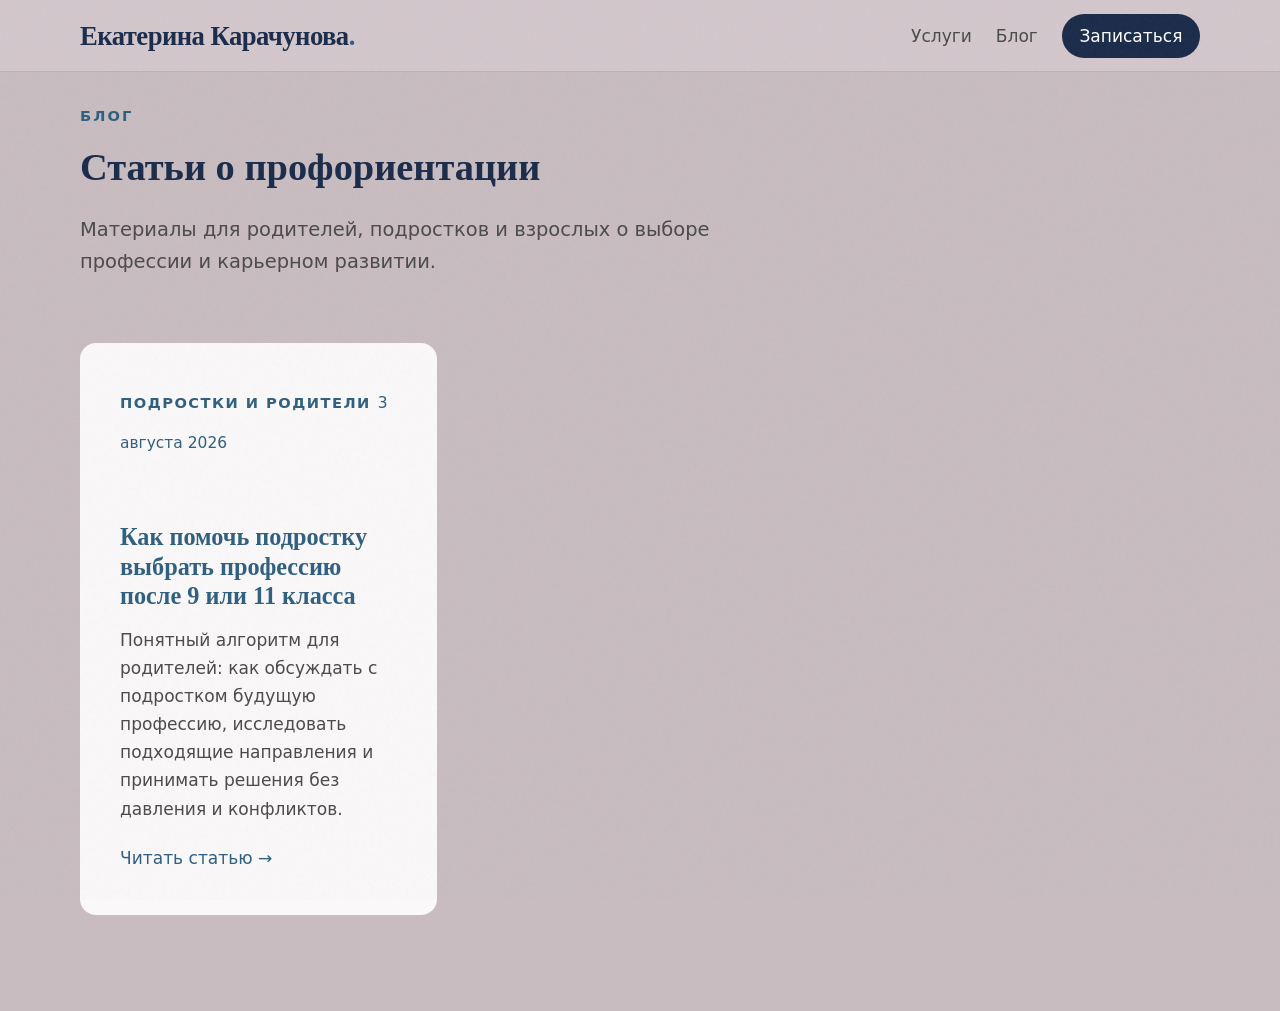
==== articles.html @ b109eac5 "статья" ====
<!DOCTYPE html>
<html lang="ru">
<head>
  <meta charset="UTF-8">
  <meta name="viewport" content="width=device-width, initial-scale=1.0">
  <meta name="description" content="Статьи о профориентации подростков и карьерном выборе: советы для родителей и школьников.">
  <title>Статьи — Екатерина Карачунова</title>
  <link rel="canonical" href="https://ek-uprof.ru/articles.html">
  <link rel="icon" href="favicon.svg" type="image/svg+xml">
  <link rel="stylesheet" href="css/variables.css">
  <link rel="stylesheet" href="css/main.css">
  <link rel="stylesheet" href="css/responsive.css">
</head>
<body>
  <a class="skip-link" href="#main">Перейти к содержимому</a>

  <header class="header">
    <div class="container header__inner">
      <a class="logo" href="index.html"><span data-site-full-name>Екатерина Карачунова</span><span class="logo__dot">.</span></a>
      <button type="button" class="nav-toggle-btn" data-nav-toggle aria-expanded="false" aria-controls="site-nav" aria-label="Открыть меню"><span></span><span></span><span></span></button>
      <nav class="nav" id="site-nav" data-site-nav aria-label="Основная навигация">
        <a href="index.html#services">Услуги</a>
        <a href="articles.html">Блог</a>
        <a href="index.html#booking" class="nav__cta">Записаться</a>
      </nav>
    </div>
  </header>

  <main id="main" class="page-content section blog">
    <div class="container">
      <header class="section__header">
        <span class="section__tag">Блог</span>
        <h1>Статьи о профориентации</h1>
        <p class="section__lead">Материалы для родителей, подростков и взрослых о выборе профессии и карьерном развитии.</p>
      </header>

      <div class="blog__grid">
        <article class="blog-card">
          <span class="blog-card__category">Подростки и родители</span>
          <time datetime="2026-08-03">3 августа 2026</time>
          <h2 class="blog-card__title"><a href="articles/kak-pomoch-podrostku-vybrat-professiyu.html">Как помочь подростку выбрать профессию после 9 или 11 класса</a></h2>
          <p>Понятный алгоритм для родителей: как обсуждать с подростком будущую профессию, исследовать подходящие направления и принимать решения без давления и конфликтов.</p>
          <a href="articles/kak-pomoch-podrostku-vybrat-professiyu.html" class="service-card__link">Читать статью →</a>
        </article>
      </div>
    </div>
  </main>

  <script src="js/site-config.js" defer></script>
  <script src="js/analytics.js" defer></script>
  <script src="js/main.js" defer></script>
</body>
</html>
---- css/variables.css ----
/* Design tokens — светлее фон, выше контраст, крупнее базовый текст */
:root {
  --color-bg: #d4c8cc;
  --color-bg-alt: #c8bcc0;
  --color-surface: #faf8f9;
  --color-navy: #1a2b4a;
  --color-navy-soft: #2d4268;
  --color-accent: #2f5f7f;
  --color-accent-light: #6a96b8;
  --color-pastel: #e2d8dc;
  --color-beige: #bdb0b4;
  --color-text: #1f1f1f;
  --color-text-muted: #4a4a4a;
  --color-border: rgba(26, 43, 74, 0.14);

  --font-display: "Cormorant Garamond", Georgia, serif;
  --font-body: "Outfit", system-ui, sans-serif;

  --font-bump: 2pt;

  --text-base: calc(1.1875rem + var(--font-bump));
  --text-sm: calc(1.0625rem + var(--font-bump));
  --text-xs: calc(0.9375rem + var(--font-bump));

  --space-xs: 0.5rem;
  --space-sm: 1rem;
  --space-md: 1.5rem;
  --space-lg: 2.5rem;
  --space-xl: 4rem;
  --space-2xl: 6rem;

  --radius-sm: 8px;
  --radius-md: 16px;
  --radius-lg: 24px;

  --shadow-soft: 0 4px 24px rgba(26, 43, 74, 0.08);
  --shadow-card: 0 12px 40px rgba(26, 43, 74, 0.1);

  --transition: 0.35s cubic-bezier(0.4, 0, 0.2, 1);
  --header-h: 72px;
}
---- css/main.css ----
﻿/* Профориентация — Екатерина Карачунова (основные стили) */

*,
*::before,
*::after {
  box-sizing: border-box;
  margin: 0;
  padding: 0;
}

html {
  scroll-behavior: smooth;
}

body {
  font-family: var(--font-body);
  font-size: var(--text-base);
  font-weight: 400;
  line-height: 1.65;
  color: var(--color-text);
  background-color: var(--color-bg);
  background-image:
    radial-gradient(ellipse 80% 50% at 90% -10%, #d5c8cc 0%, transparent 55%),
    radial-gradient(ellipse 60% 40% at 0% 100%, #a89a9e 0%, transparent 50%);
  min-height: 100vh;
  overflow-x: hidden;
}

body::before {
  content: "";
  position: fixed;
  inset: 0;
  pointer-events: none;
  opacity: 0.04;
  background-image: url("data:image/svg+xml,%3Csvg viewBox='0 0 256 256' xmlns='http://www.w3.org/2000/svg'%3E%3Cfilter id='n'%3E%3CfeTurbulence type='fractalNoise' baseFrequency='0.9' numOctaves='4' stitchTiles='stitch'/%3E%3C/filter%3E%3Crect width='100%25' height='100%25' filter='url(%23n)'/%3E%3C/svg%3E");
  z-index: 9999;
}

img {
  max-width: 100%;
  height: auto;
  display: block;
}

a {
  color: var(--color-accent);
  text-decoration: none;
  transition: color var(--transition);
}

a:hover {
  color: var(--color-navy);
}

ul {
  list-style: none;
}

.container {
  width: min(1120px, 92vw);
  margin-inline: auto;
}

.visually-hidden {
  position: absolute;
  width: 1px;
  height: 1px;
  padding: 0;
  margin: -1px;
  overflow: hidden;
  clip: rect(0, 0, 0, 0);
  white-space: nowrap;
  border: 0;
}

.skip-link {
  position: absolute;
  top: -100%;
  left: var(--space-sm);
  z-index: 10000;
  padding: var(--space-xs) var(--space-sm);
  background: var(--color-navy);
  color: #fff;
  border-radius: var(--radius-sm);
}

.skip-link:focus {
  top: var(--space-sm);
}

/* ——— Header ——— */
.header {
  position: fixed;
  top: 0;
  left: 0;
  right: 0;
  z-index: 1000;
  height: var(--header-h);
  background: rgba(212, 200, 204, 0.94);
  backdrop-filter: blur(12px);
  border-bottom: 1px solid var(--color-border);
  animation: fadeDown 0.8s ease both;
}

.header__inner {
  display: flex;
  align-items: center;
  justify-content: space-between;
  height: var(--header-h);
}

.logo {
  font-family: var(--font-display);
  font-size: calc(1.5rem + var(--font-bump));
  font-weight: 600;
  color: var(--color-navy);
  letter-spacing: -0.02em;
}

.logo__dot {
  color: var(--color-accent);
}

.nav {
  display: flex;
  align-items: center;
  gap: var(--space-md);
}

.nav a {
  font-size: calc(0.9rem + var(--font-bump));
  font-weight: 500;
  color: var(--color-text-muted);
}

.nav a:hover {
  color: var(--color-navy);
}

.nav__cta {
  padding: 0.5rem 1.1rem;
  background: var(--color-navy);
  color: #fff !important;
  border-radius: 100px;
}

.nav__cta:hover {
  background: var(--color-navy-soft);
  color: #fff !important;
}

.nav-toggle-btn {
  display: none;
  border: none;
  background: transparent;
  flex-direction: column;
  gap: 5px;
  cursor: pointer;
  padding: 8px;
}

.nav-toggle-btn span {
  display: block;
  width: 24px;
  height: 2px;
  background: var(--color-navy);
  transition: var(--transition);
}

/* ——— Buttons ——— */
.btn {
  display: inline-flex;
  align-items: center;
  justify-content: center;
  padding: 0.9rem 1.75rem;
  font-family: var(--font-body);
  font-size: calc(0.95rem + var(--font-bump));
  font-weight: 500;
  border-radius: 100px;
  border: none;
  cursor: pointer;
  transition: transform var(--transition), box-shadow var(--transition), background var(--transition);
}

.btn--primary {
  background: var(--color-navy);
  color: #fff;
}

.btn--primary:hover {
  background: var(--color-navy-soft);
  color: #fff;
  transform: translateY(-2px);
  box-shadow: var(--shadow-soft);
}

.btn--ghost {
  background: transparent;
  color: var(--color-navy);
  border: 1.5px solid var(--color-border);
}

.btn--ghost:hover {
  border-color: var(--color-navy);
  color: var(--color-navy);
}

.btn--sm {
  padding: 0.65rem 1.25rem;
  font-size: calc(0.875rem + var(--font-bump));
}

.btn--full {
  width: 100%;
}

/* ——— Hero ——— */
.hero {
  padding-top: calc(var(--header-h) + var(--space-xl));
  padding-bottom: var(--space-2xl);
  min-height: 100vh;
  display: flex;
  align-items: center;
}

.hero__grid {
  display: grid;
  grid-template-columns: 0.95fr 1.15fr;
  gap: var(--space-xl);
  align-items: center;
}

.hero__label {
  font-size: calc(0.8rem + var(--font-bump));
  font-weight: 500;
  letter-spacing: 0.12em;
  text-transform: uppercase;
  color: var(--color-accent);
  margin-bottom: var(--space-sm);
  animation: fadeUp 0.7s ease 0.1s both;
}

.hero h1 {
  font-family: var(--font-display);
  font-size: clamp(calc(2.25rem + var(--font-bump)), 4.5vw, calc(3.5rem + var(--font-bump)));
  font-weight: 600;
  line-height: 1.15;
  color: var(--color-navy);
  margin-bottom: var(--space-md);
  animation: fadeUp 0.7s ease 0.2s both;
}

.hero__subtitle {
  font-size: calc(1.05rem + var(--font-bump));
  color: var(--color-text-muted);
  max-width: 32rem;
  margin-bottom: var(--space-lg);
  animation: fadeUp 0.7s ease 0.3s both;
}

.hero__actions {
  display: flex;
  flex-wrap: wrap;
  gap: var(--space-sm);
  margin-bottom: var(--space-xl);
  animation: fadeUp 0.7s ease 0.4s both;
}

.hero__stats {
  display: flex;
  gap: var(--space-lg);
  padding-top: var(--space-md);
  border-top: 1px solid var(--color-border);
  animation: fadeUp 0.7s ease 0.5s both;
}

.hero__stats li {
  display: flex;
  flex-direction: column;
}

.hero__stats strong {
  font-family: var(--font-display);
  font-size: calc(1.75rem + var(--font-bump));
  font-weight: 600;
  color: var(--color-navy);
  line-height: 1.2;
}

.hero__stats span {
  font-size: calc(0.8rem + var(--font-bump));
  color: var(--color-text-muted);
}

.hero__visual {
  position: relative;
  width: 100%;
  max-width: 640px;
  margin-inline: auto;
  animation: fadeUp 0.9s ease 0.25s both;
}

.hero__frame {
  position: relative;
  border-radius: var(--radius-lg);
  overflow: hidden;
  box-shadow: var(--shadow-card);
  background: var(--color-surface);
  line-height: 0;
}

.hero__frame img {
  width: 100%;
  height: auto;
  display: block;
}

.hero__frame::after {
  content: "";
  position: absolute;
  top: -20px;
  right: -20px;
  width: 120px;
  height: 120px;
  border: 2px solid var(--color-accent-light);
  border-radius: var(--radius-md);
  z-index: -1;
  opacity: 0.5;
}

.hero__badge {
  position: absolute;
  bottom: -12px;
  left: -12px;
  max-width: 220px;
  padding: var(--space-sm) var(--space-md);
  background: var(--color-surface);
  border-radius: var(--radius-md);
  font-size: calc(0.85rem + var(--font-bump));
  font-weight: 500;
  color: var(--color-navy);
  box-shadow: var(--shadow-soft);
}

/* ——— Sections ——— */
.section {
  padding: var(--space-2xl) 0;
}

.section__header {
  margin-bottom: var(--space-xl);
  max-width: 640px;
}

.section__header--center {
  text-align: center;
  margin-inline: auto;
}

.section__tag {
  display: inline-block;
  font-size: calc(0.75rem + var(--font-bump));
  font-weight: 600;
  letter-spacing: 0.14em;
  text-transform: uppercase;
  color: var(--color-accent);
  margin-bottom: var(--space-sm);
}

.section h2 {
  font-family: var(--font-display);
  font-size: clamp(calc(1.75rem + var(--font-bump)), 3vw, calc(2.5rem + var(--font-bump)));
  font-weight: 600;
  color: var(--color-navy);
  line-height: 1.2;
  margin-bottom: var(--space-sm);
}

.section__lead {
  font-size: calc(1.05rem + var(--font-bump));
  color: var(--color-text-muted);
}

/* ——— About ——— */
.about {
  background: var(--color-surface);
}

.about__grid {
  display: grid;
  grid-template-columns: repeat(2, 1fr);
  gap: var(--space-md);
}

.card {
  padding: var(--space-lg);
  background: var(--color-bg);
  border-radius: var(--radius-md);
  border: 1px solid var(--color-border);
  transition: transform var(--transition), box-shadow var(--transition);
}

.card:hover {
  transform: translateY(-4px);
  box-shadow: var(--shadow-soft);
}

.card h3 {
  font-family: var(--font-display);
  font-size: calc(1.35rem + var(--font-bump));
  color: var(--color-navy);
  margin-bottom: var(--space-xs);
}

.card p,
.card li {
  font-size: calc(0.95rem + var(--font-bump));
  color: var(--color-text-muted);
}

.card ul {
  margin-top: var(--space-xs);
}

.card li {
  position: relative;
  padding-left: 1.25rem;
  margin-bottom: 0.35rem;
}

.card li::before {
  content: "—";
  position: absolute;
  left: 0;
  color: var(--color-accent);
}

.card--accent {
  background: linear-gradient(135deg, var(--color-navy) 0%, var(--color-navy-soft) 100%);
  border: none;
  grid-column: span 2;
}

.card--accent h3,
.card--accent p,
.card--accent li {
  color: rgba(255, 255, 255, 0.95);
}

.card--accent li::before {
  color: var(--color-accent-light);
}

/* ——— Services ——— */
.services {
  background: var(--color-bg-alt);
}

.services__grid {
  display: grid;
  grid-template-columns: repeat(2, 1fr);
  gap: var(--space-md);
}

.service-card {
  padding: var(--space-lg);
  background: var(--color-surface);
  border-radius: var(--radius-md);
  border: 1px solid var(--color-border);
  transition: var(--transition);
}

.service-card:hover {
  border-color: var(--color-accent-light);
  box-shadow: var(--shadow-soft);
}

.service-card__num {
  font-family: var(--font-display);
  font-size: calc(2rem + var(--font-bump));
  font-weight: 600;
  color: var(--color-pastel);
  line-height: 1;
  display: block;
  margin-bottom: var(--space-sm);
}

.service-card h3 {
  font-family: var(--font-display);
  font-size: calc(1.35rem + var(--font-bump));
  color: var(--color-navy);
  margin-bottom: var(--space-xs);
}

.service-card p {
  font-size: calc(0.9rem + var(--font-bump));
  color: var(--color-text-muted);
  margin-bottom: var(--space-md);
}

.service-card__link {
  font-size: calc(0.9rem + var(--font-bump));
  font-weight: 500;
}

.service-card--wide {
  grid-column: span 2;
  display: flex;
  flex-wrap: wrap;
  align-items: center;
  justify-content: space-between;
  gap: var(--space-md);
  background: linear-gradient(120deg, var(--color-navy) 0%, var(--color-accent) 100%);
  border: none;
}

.service-card--wide .service-card__num,
.service-card--wide h3,
.service-card--wide p {
  color: #fff;
}

.service-card--wide .service-card__num {
  color: rgba(255, 255, 255, 0.35);
}

.btn--on-dark {
  background: #fff;
  color: var(--color-navy);
  box-shadow: var(--shadow-soft);
}

.btn--on-dark:hover {
  background: var(--color-surface);
  color: var(--color-navy);
  transform: translateY(-2px);
}

.service-card--wide > div {
  flex: 1;
  min-width: 200px;
}

/* ——— Process ——— */
.process__steps {
  display: grid;
  grid-template-columns: repeat(4, 1fr);
  gap: var(--space-md);
  counter-reset: step;
}

.process__steps li {
  position: relative;
  padding: var(--space-lg) var(--space-md);
  background: var(--color-surface);
  border-radius: var(--radius-md);
  border: 1px solid var(--color-border);
}

.process__step-num {
  display: flex;
  align-items: center;
  justify-content: center;
  width: 40px;
  height: 40px;
  margin-bottom: var(--space-sm);
  font-family: var(--font-display);
  font-size: calc(1.25rem + var(--font-bump));
  font-weight: 600;
  color: var(--color-navy);
  background: var(--color-pastel);
  border-radius: 50%;
}

.process__steps h3 {
  font-family: var(--font-display);
  font-size: calc(1.15rem + var(--font-bump));
  color: var(--color-navy);
  margin-bottom: var(--space-xs);
}

.process__steps p {
  font-size: calc(0.9rem + var(--font-bump));
  color: var(--color-text-muted);
}

/* ——— Reviews ——— */
.reviews {
  background: var(--color-surface);
}

.reviews__grid {
  display: grid;
  grid-template-columns: repeat(3, 1fr);
  gap: var(--space-md);
}

.review {
  padding: var(--space-lg);
  background: var(--color-bg);
  border-radius: var(--radius-md);
  border-left: 3px solid var(--color-accent);
}

.review p {
  font-family: var(--font-display);
  font-size: calc(1.15rem + var(--font-bump));
  font-style: italic;
  color: var(--color-navy);
  margin-bottom: var(--space-md);
  line-height: 1.5;
}

.review footer {
  font-size: calc(0.85rem + var(--font-bump));
  color: var(--color-text-muted);
}

/* ——— Cases ——— */
.case-card {
  padding: var(--space-lg);
  background: var(--color-surface);
  border-radius: var(--radius-md);
  border: 1px solid var(--color-border);
}

.cases__grid {
  display: grid;
  grid-template-columns: repeat(3, 1fr);
  gap: var(--space-md);
}

.case-card h3 {
  font-family: var(--font-display);
  font-size: calc(1.2rem + var(--font-bump));
  color: var(--color-navy);
  margin-bottom: var(--space-sm);
}

.case-card__result {
  font-size: calc(0.95rem + var(--font-bump));
  color: var(--color-text-muted);
  margin-bottom: var(--space-md);
}

.case-card__meta {
  font-size: calc(0.8rem + var(--font-bump));
  font-weight: 500;
  color: var(--color-accent);
}

/* ——— Blog ——— */
.blog {
  background: var(--color-bg-alt);
}

.blog__grid {
  display: grid;
  grid-template-columns: repeat(3, 1fr);
  gap: var(--space-md);
}

.blog-card {
  padding: var(--space-lg);
  background: var(--color-surface);
  border-radius: var(--radius-md);
  transition: var(--transition);
}

.blog-card:hover {
  box-shadow: var(--shadow-soft);
  transform: translateY(-3px);
}

.blog-card time {
  font-size: calc(0.8rem + var(--font-bump));
  color: var(--color-accent);
}

.blog-card h3 {
  font-family: var(--font-display);
  font-size: calc(1.2rem + var(--font-bump));
  margin: var(--space-xs) 0;
  line-height: 1.3;
}

.blog-card h3 a {
  color: var(--color-navy);
}

.blog-card h3 a:hover {
  color: var(--color-accent);
}

.blog-card p {
  font-size: calc(0.9rem + var(--font-bump));
  color: var(--color-text-muted);
}

/* ——— FAQ ——— */
.faq__inner {
  display: grid;
  grid-template-columns: 1fr 1.5fr;
  gap: var(--space-xl);
  align-items: start;
}

.faq__item {
  border-bottom: 1px solid var(--color-border);
  padding: var(--space-md) 0;
}

.faq__item summary {
  font-family: var(--font-display);
  font-size: calc(1.15rem + var(--font-bump));
  font-weight: 600;
  color: var(--color-navy);
  cursor: pointer;
  list-style: none;
  display: flex;
  justify-content: space-between;
  align-items: center;
  gap: var(--space-sm);
}

.faq__item summary::-webkit-details-marker {
  display: none;
}

.faq__item summary::after {
  content: "+";
  font-family: var(--font-body);
  font-size: calc(1.25rem + var(--font-bump));
  color: var(--color-accent);
  transition: transform var(--transition);
}

.faq__item[open] summary::after {
  transform: rotate(45deg);
}

.faq__item p {
  margin-top: var(--space-sm);
  font-size: calc(0.95rem + var(--font-bump));
  color: var(--color-text-muted);
  padding-right: var(--space-lg);
}

/* ——— Booking ——— */
.booking {
  background: var(--color-navy);
  color: #fff;
}

.booking .section__tag {
  color: var(--color-accent-light);
}

.booking h2 {
  color: #fff;
}

.booking__grid {
  display: grid;
  grid-template-columns: 1fr 1fr;
  gap: var(--space-xl);
  align-items: start;
}

.booking__info p {
  color: rgba(255, 255, 255, 0.8);
  margin-top: var(--space-sm);
}

.booking__messengers {
  display: flex;
  gap: var(--space-sm);
  margin-top: var(--space-lg);
}

.messenger-link {
  padding: 0.6rem 1.2rem;
  background: rgba(255, 255, 255, 0.12);
  color: #fff !important;
  border-radius: 100px;
  font-size: calc(0.9rem + var(--font-bump));
  font-weight: 500;
}

.messenger-link:hover {
  background: rgba(255, 255, 255, 0.22);
  color: #fff !important;
}

.booking__form {
  display: flex;
  flex-direction: column;
  gap: var(--space-md);
  padding: var(--space-lg);
  background: var(--color-surface);
  border-radius: var(--radius-lg);
  box-shadow: var(--shadow-card);
}

.booking__form label span {
  display: block;
  font-size: calc(0.85rem + var(--font-bump));
  font-weight: 500;
  color: var(--color-navy);
  margin-bottom: 0.35rem;
}

.booking__form input,
.booking__form select,
.booking__form textarea {
  width: 100%;
  padding: 0.75rem 1rem;
  font-family: var(--font-body);
  font-size: calc(1rem + var(--font-bump));
  border: 1px solid var(--color-border);
  border-radius: var(--radius-sm);
  background: var(--color-bg);
  color: var(--color-text);
  transition: border-color var(--transition);
}

.booking__form input:focus,
.booking__form select:focus,
.booking__form textarea:focus {
  outline: none;
  border-color: var(--color-accent);
}

.hp {
  position: absolute;
  left: -9999px;
  opacity: 0;
  height: 0;
  overflow: hidden;
}

.form-note {
  font-size: calc(0.75rem + var(--font-bump));
  color: var(--color-text-muted);
  text-align: center;
}

/* ——— Contacts ——— */
.contacts {
  padding: var(--space-lg) 0;
  border-top: 1px solid var(--color-border);
}

.contacts__inner {
  display: flex;
  flex-wrap: wrap;
  align-items: center;
  justify-content: space-between;
  gap: var(--space-md);
}

.contacts__label {
  display: block;
  font-size: calc(0.75rem + var(--font-bump));
  text-transform: uppercase;
  letter-spacing: 0.1em;
  color: var(--color-text-muted);
  margin-bottom: 0.25rem;
}

.contacts__social {
  display: flex;
  gap: var(--space-sm);
}

.contacts__social a {
  width: 36px;
  height: 36px;
  display: flex;
  align-items: center;
  justify-content: center;
  background: var(--color-bg-alt);
  border-radius: 50%;
  font-size: calc(0.75rem + var(--font-bump));
  font-weight: 600;
  color: var(--color-navy);
}

.contacts__copy {
  width: 100%;
  text-align: center;
  font-size: calc(0.8rem + var(--font-bump));
  color: var(--color-text-muted);
  margin-top: var(--space-sm);
}

/* ——— Back to top ——— */
.back-top {
  position: fixed;
  bottom: var(--space-md);
  right: var(--space-md);
  width: 44px;
  height: 44px;
  display: flex;
  align-items: center;
  justify-content: center;
  background: var(--color-navy);
  color: #fff;
  border-radius: 50%;
  font-size: calc(1.1rem + var(--font-bump));
  box-shadow: var(--shadow-soft);
  opacity: 0.9;
  z-index: 100;
  transition: transform var(--transition), opacity var(--transition);
}

.back-top:hover {
  transform: translateY(-3px);
  opacity: 1;
  color: #fff;
}

/* ——— Quiz ——— */
.quiz {
  background: var(--color-surface);
}

.quiz__inner {
  max-width: 720px;
  margin-inline: auto;
}

.quiz__panel {
  min-height: 280px;
}

.quiz__card {
  background: var(--color-bg);
  box-shadow: var(--shadow-card);
}

.quiz__card--result {
  animation: fadeUp 0.5s ease both;
}

.quiz__title {
  font-family: var(--font-display);
  font-size: clamp(calc(1.5rem + var(--font-bump)), 3vw, calc(2rem + var(--font-bump)));
  font-weight: 600;
  color: var(--color-navy);
  margin-bottom: var(--space-sm);
}

.quiz__lead {
  color: var(--color-text-muted);
  margin-bottom: var(--space-md);
}

.quiz__meta {
  font-size: calc(0.9rem + var(--font-bump));
  font-weight: 500;
  color: var(--color-accent);
  margin-bottom: var(--space-lg);
}

.quiz__progress-wrap {
  margin-bottom: var(--space-lg);
}

.quiz__progress-label {
  font-size: calc(0.85rem + var(--font-bump));
  font-weight: 500;
  color: var(--color-text-muted);
  margin-bottom: var(--space-xs);
}

.quiz__progress {
  height: 6px;
  background: var(--color-border);
  border-radius: 100px;
  overflow: hidden;
}

.quiz__progress-fill {
  height: 100%;
  background: linear-gradient(90deg, var(--color-accent), var(--color-accent-light));
  border-radius: 100px;
  transition: width var(--transition);
}

.quiz__question {
  font-family: var(--font-display);
  font-size: clamp(calc(1.25rem + var(--font-bump)), 2.5vw, calc(1.6rem + var(--font-bump)));
  font-weight: 600;
  color: var(--color-navy);
  margin-bottom: var(--space-md);
  line-height: 1.35;
}

.quiz__options {
  display: flex;
  flex-direction: column;
  gap: var(--space-sm);
  margin-bottom: var(--space-lg);
}

.quiz__option {
  width: 100%;
  padding: var(--space-md);
  text-align: left;
  font-family: var(--font-body);
  font-size: calc(0.95rem + var(--font-bump));
  line-height: 1.5;
  color: var(--color-text);
  background: var(--color-surface);
  border: 2px solid var(--color-border);
  border-radius: var(--radius-sm);
  cursor: pointer;
  transition: border-color var(--transition), background var(--transition), transform var(--transition);
}

.quiz__option:hover {
  border-color: var(--color-accent-light);
  transform: translateY(-1px);
}

.quiz__option:focus-visible {
  outline: 2px solid var(--color-accent);
  outline-offset: 2px;
}

.quiz__option--selected {
  border-color: var(--color-accent);
  background: rgba(61, 107, 142, 0.08);
}

.quiz__actions {
  display: flex;
  gap: var(--space-sm);
  justify-content: space-between;
  flex-wrap: wrap;
}

.quiz__actions--result {
  justify-content: flex-start;
  margin-top: var(--space-md);
}

.quiz__btn-back:disabled {
  opacity: 0.4;
  cursor: not-allowed;
}

.quiz__result-badge {
  display: inline-block;
  font-size: calc(0.75rem + var(--font-bump));
  font-weight: 600;
  letter-spacing: 0.06em;
  text-transform: uppercase;
  color: var(--color-accent);
  margin-bottom: var(--space-sm);
}

.quiz__result-title {
  font-family: var(--font-display);
  font-size: clamp(calc(1.75rem + var(--font-bump)), 4vw, calc(2.25rem + var(--font-bump)));
  font-weight: 700;
  color: var(--color-navy);
  margin-bottom: var(--space-xs);
}

.quiz__result-tagline {
  font-size: calc(1.05rem + var(--font-bump));
  color: var(--color-text-muted);
  margin-bottom: var(--space-lg);
}

.quiz__result-block {
  margin-bottom: var(--space-md);
}

.quiz__result-heading {
  font-family: var(--font-display);
  font-size: calc(1.15rem + var(--font-bump));
  font-weight: 600;
  color: var(--color-navy);
  margin-bottom: var(--space-sm);
}

.quiz__result-list {
  list-style: none;
  display: flex;
  flex-direction: column;
  gap: var(--space-xs);
}

.quiz__result-list li {
  position: relative;
  padding-left: 1.25rem;
  color: var(--color-text);
  font-size: calc(0.95rem + var(--font-bump));
}

.quiz__result-list li::before {
  content: "";
  position: absolute;
  left: 0;
  top: 0.55em;
  width: 6px;
  height: 6px;
  border-radius: 50%;
  background: var(--color-accent);
}

.quiz__spheres {
  display: flex;
  flex-wrap: wrap;
  gap: var(--space-xs);
}

.quiz__sphere {
  display: inline-block;
  padding: 0.35rem 0.85rem;
  font-size: calc(0.85rem + var(--font-bump));
  font-weight: 500;
  color: var(--color-navy);
  background: var(--color-surface);
  border: 1px solid var(--color-border);
  border-radius: 100px;
}

.quiz__cta-text {
  margin-top: var(--space-md);
  padding: var(--space-md);
  background: rgba(61, 107, 142, 0.06);
  border-left: 3px solid var(--color-accent);
  border-radius: 0 var(--radius-sm) var(--radius-sm) 0;
  color: var(--color-navy-soft);
  font-size: calc(0.95rem + var(--font-bump));
}

.quiz__disclaimer {
  margin-top: var(--space-md);
  font-size: var(--text-xs);
  color: var(--color-text-muted);
  font-style: italic;
}

/* ——— Audience ——— */
.audience__grid {
  display: grid;
  grid-template-columns: repeat(2, 1fr);
  gap: var(--space-md);
}

.audience-card {
  padding: var(--space-lg);
  background: var(--color-surface);
  border-radius: var(--radius-md);
  border: 1px solid var(--color-border);
  display: flex;
  flex-direction: column;
  gap: var(--space-sm);
}

.audience-card ul {
  list-style: disc;
  padding-left: 1.25rem;
  color: var(--color-text-muted);
  font-size: var(--text-sm);
}

.audience-card .btn {
  margin-top: auto;
  align-self: flex-start;
}

.hero__stats li strong {
  font-size: calc(1.35rem + var(--font-bump));
}

.hero__photo-placeholder {
  aspect-ratio: 4 / 3;
  display: flex;
  align-items: center;
  justify-content: center;
  padding: var(--space-md);
  text-align: center;
  font-size: var(--text-sm);
  color: var(--color-text-muted);
  background: var(--color-surface);
  border: 1px dashed var(--color-border);
  border-radius: var(--radius-md);
}

.form-message {
  padding: var(--space-sm);
  border-radius: var(--radius-sm);
  font-size: var(--text-sm);
}

.form-message--error {
  background: #fdecea;
  color: #7a1f1f;
}

.form-message--success {
  background: #e8f5ec;
  color: #1f5a32;
}

.form-setup-notice {
  font-size: var(--text-sm);
  color: var(--color-text-muted);
  margin-bottom: var(--space-sm);
}

.form-consent {
  display: flex;
  gap: var(--space-xs);
  align-items: flex-start;
  font-size: var(--text-sm);
}

.form-consent input {
  margin-top: 0.25rem;
}

.services__grid {
  align-items: stretch;
}

.service-card {
  display: flex;
  flex-direction: column;
}

.service-card p {
  flex-grow: 1;
}

.footer-legal {
  display: flex;
  flex-wrap: wrap;
  gap: var(--space-sm);
  justify-content: center;
  margin-top: var(--space-sm);
  font-size: var(--text-xs);
}

.contacts__placeholder {
  font-size: var(--text-sm);
  color: var(--color-text-muted);
  max-width: 36rem;
}

.section--hidden {
  display: none !important;
}

.page-content {
  padding-top: calc(var(--header-h) + var(--space-md));
  padding-bottom: var(--space-2xl);
}

.page-content h1,
.article-body h1 {
  font-family: var(--font-display);
  font-size: clamp(1.75rem, 3vw, 2.5rem);
  color: var(--color-navy);
  line-height: 1.2;
  margin-bottom: var(--space-md);
}

.page-content h2,
.article-body h2 {
  font-family: var(--font-display);
  font-size: calc(1.35rem + var(--font-bump));
  color: var(--color-navy);
  margin: var(--space-xl) 0 var(--space-sm);
}

.page-content h3,
.article-body h3 {
  font-family: var(--font-display);
  font-size: calc(1.15rem + var(--font-bump));
  color: var(--color-navy);
  margin: var(--space-lg) 0 var(--space-xs);
}

.page-content p,
.article-body p {
  margin-bottom: var(--space-sm);
  color: var(--color-text-muted);
}

.page-content ul,
.page-content ol,
.article-body ul,
.article-body ol {
  margin: var(--space-sm) 0 var(--space-md);
  padding-left: 1.5rem;
  color: var(--color-text-muted);
}

.page-content ul,
.article-body ul {
  list-style: disc;
}

.page-content ol,
.article-body ol {
  list-style: decimal;
}

.page-content li + li,
.article-body li + li {
  margin-top: 0.35rem;
}

/* ——— Article ——— */
.article-body {
  max-width: 760px;
}

.article-breadcrumbs {
  font-size: calc(0.9rem + var(--font-bump));
  color: var(--color-text-muted);
  margin-bottom: var(--space-lg);
}

.article-header {
  margin-bottom: var(--space-xl);
  padding-bottom: var(--space-lg);
  border-bottom: 1px solid var(--color-border);
}

.article-category,
.blog-card__category {
  display: inline-block;
  font-size: calc(0.75rem + var(--font-bump));
  font-weight: 600;
  letter-spacing: 0.1em;
  text-transform: uppercase;
  color: var(--color-accent);
  margin-bottom: var(--space-xs);
}

.article-date {
  display: block;
  font-size: calc(0.85rem + var(--font-bump));
  color: var(--color-text-muted);
  margin-bottom: var(--space-sm);
}

.article-lead {
  font-size: calc(1.05rem + var(--font-bump));
  color: var(--color-text);
  line-height: 1.6;
}

.article-content blockquote {
  margin: var(--space-md) 0;
  padding: var(--space-md) var(--space-lg);
  background: var(--color-surface);
  border-left: 3px solid var(--color-accent);
  border-radius: 0 var(--radius-sm) var(--radius-sm) 0;
}

.article-content blockquote p:last-child {
  margin-bottom: 0;
}

.article-faq {
  margin: var(--space-md) 0 var(--space-xl);
}

.article-cta {
  margin-top: var(--space-xl);
  padding: var(--space-lg);
  background: var(--color-navy);
  color: #fff;
  border-radius: var(--radius-md);
}

.article-cta h2 {
  color: #fff;
  margin-top: 0;
  font-size: calc(1.25rem + var(--font-bump));
}

.article-cta p {
  color: rgba(255, 255, 255, 0.85);
}

.article-cta__actions {
  display: flex;
  flex-wrap: wrap;
  gap: var(--space-sm);
  margin-top: var(--space-md);
}

.article-cta .btn--ghost {
  border-color: rgba(255, 255, 255, 0.35);
  color: #fff;
}

.article-cta .btn--ghost:hover {
  border-color: #fff;
  color: #fff;
}

.article-footer {
  margin-top: var(--space-xl);
  padding-top: var(--space-lg);
  border-top: 1px solid var(--color-border);
  font-size: calc(0.9rem + var(--font-bump));
  color: var(--color-text-muted);
}

.article-footer p + p {
  margin-top: var(--space-xs);
}

.blog-card__title {
  font-family: var(--font-display);
  font-size: calc(1.2rem + var(--font-bump));
  line-height: 1.3;
  margin: var(--space-xs) 0;
}

.blog__more {
  margin-top: var(--space-lg);
  font-weight: 500;
}

/* ——— Animations ——— */
@keyframes fadeUp {
  from {
    opacity: 0;
    transform: translateY(24px);
  }
  to {
    opacity: 1;
    transform: translateY(0);
  }
}

@keyframes fadeDown {
  from {
    opacity: 0;
    transform: translateY(-12px);
  }
  to {
    opacity: 1;
    transform: translateY(0);
  }
}

/* ——— Responsive ——— */
@media (max-width: 1024px) {
  .hero__grid {
    grid-template-columns: 1fr;
    text-align: center;
  }

  .hero__subtitle {
    margin-inline: auto;
  }

  .hero__actions {
    justify-content: center;
  }

  .hero__stats {
    justify-content: center;
  }

  .hero__visual {
    max-width: min(560px, 100%);
    margin-inline: auto;
  }

  .process__steps {
    grid-template-columns: repeat(2, 1fr);
  }

  .reviews__grid,
  .cases__grid,
  .blog__grid {
    grid-template-columns: 1fr;
  }

  .faq__inner {
    grid-template-columns: 1fr;
  }
}

@media (max-width: 768px) {
  .nav-toggle-btn {
    display: flex;
  }

  .nav {
    position: fixed;
    top: var(--header-h);
    left: 0;
    right: 0;
    flex-direction: column;
    padding: var(--space-lg);
    background: var(--color-bg);
    border-bottom: 1px solid var(--color-border);
    transform: translateY(-120%);
    opacity: 0;
    pointer-events: none;
    transition: var(--transition);
  }

  .nav.nav--open {
    transform: translateY(0);
    opacity: 1;
    pointer-events: auto;
  }

  .header__inner:has(.nav--open) .nav-toggle-btn span:nth-child(1) {
    transform: rotate(45deg) translate(5px, 5px);
  }

  .header__inner:has(.nav--open) .nav-toggle-btn span:nth-child(2) {
    opacity: 0;
  }

  .header__inner:has(.nav--open) .nav-toggle-btn span:nth-child(3) {
    transform: rotate(-45deg) translate(5px, -5px);
  }

  .about__grid,
  .services__grid {
    grid-template-columns: 1fr;
  }

  .card--accent,
  .service-card--wide {
    grid-column: span 1;
  }

  .process__steps {
    grid-template-columns: 1fr;
  }

  .audience__grid {
    grid-template-columns: 1fr;
  }

  .booking__grid {
    grid-template-columns: 1fr;
  }

  .quiz__actions {
    flex-direction: column;
  }

  .quiz__actions .btn {
    width: 100%;
  }

  .hero {
    min-height: auto;
    padding-bottom: var(--space-xl);
  }
}

@media (max-width: 480px) {
  .hero__stats {
    flex-direction: column;
    gap: var(--space-sm);
    align-items: center;
  }

  .hero__actions {
    flex-direction: column;
    width: 100%;
  }

  .hero__actions .btn {
    width: 100%;
  }
}

@media (prefers-reduced-motion: reduce) {
  *,
  *::before,
  *::after {
    animation-duration: 0.01ms !important;
    animation-iteration-count: 1 !important;
    transition-duration: 0.01ms !important;
  }

  html {
    scroll-behavior: auto;
  }
}
---- css/responsive.css ----
﻿/* Дополнительные медиазапросы — основные в css/main.css */

@media (max-width: 320px) {
  .logo {
    font-size: calc(1.15rem + var(--font-bump));
  }

  .hero__subtitle {
    font-size: var(--text-sm);
  }
}

@media (min-width: 1440px) {
  .container {
    width: min(1200px, 92vw);
  }
}
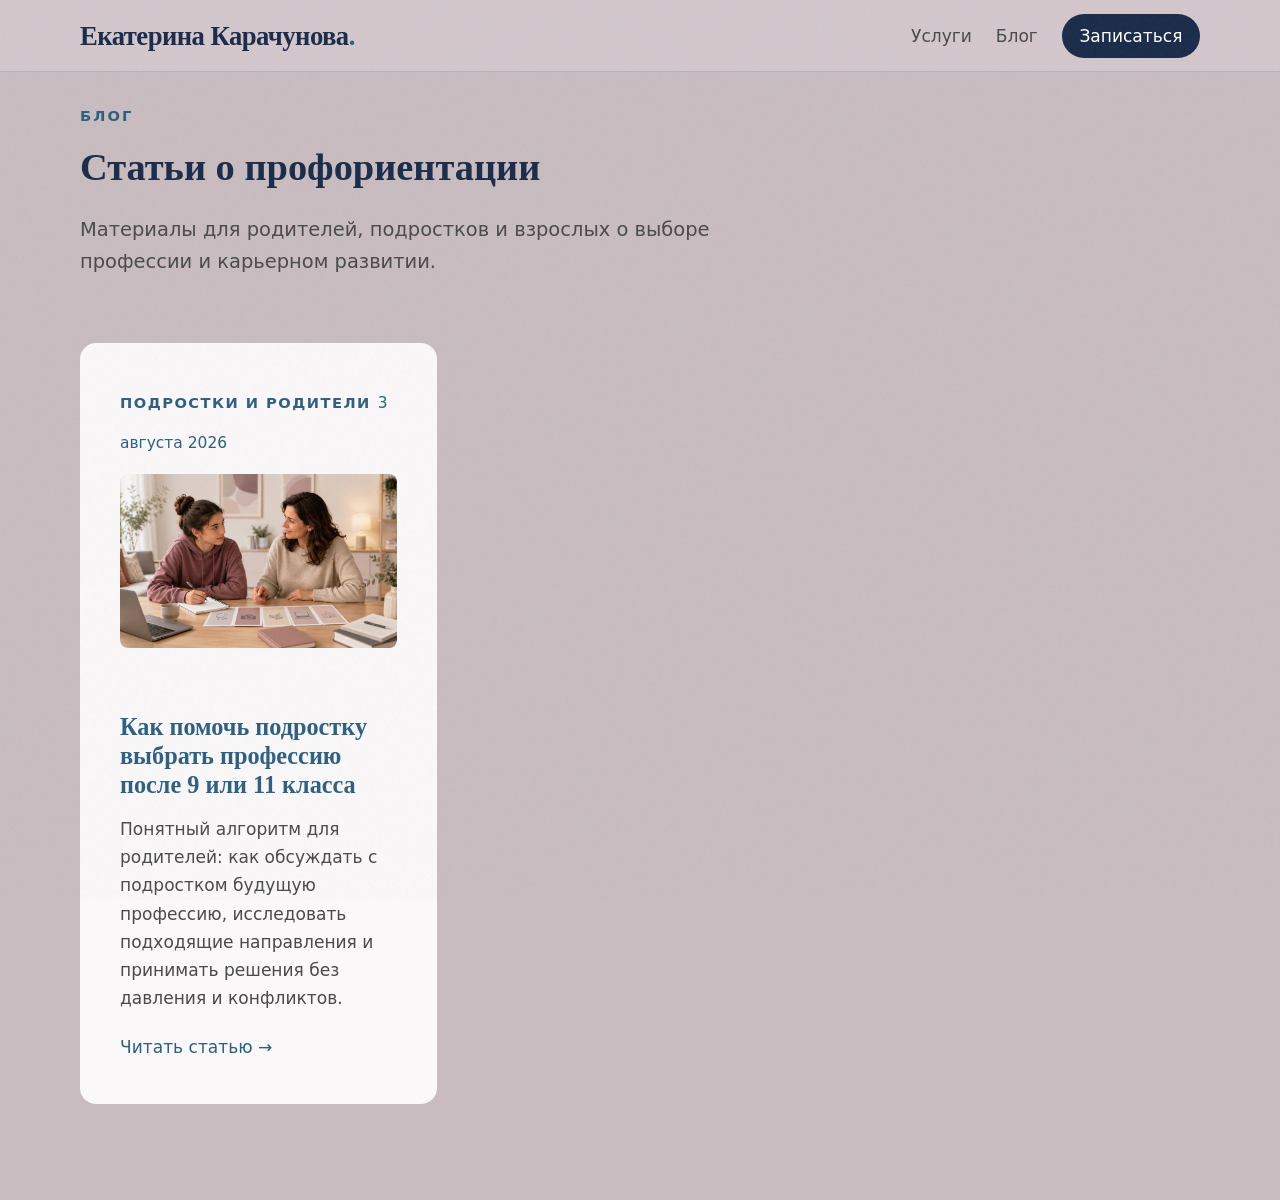
==== commit 519ad577: "фото 1 страницы" ====
--- a/articles.html
+++ b/articles.html
@@ -38,6 +38,9 @@
         <article class="blog-card">
           <span class="blog-card__category">Подростки и родители</span>
           <time datetime="2026-08-03">3 августа 2026</time>
+          <a class="blog-card__thumb" href="articles/kak-pomoch-podrostku-vybrat-professiyu.html">
+            <img src="images/articles/podrostok-vybor-professii.jpg" alt="" width="640" height="400" loading="lazy">
+          </a>
           <h2 class="blog-card__title"><a href="articles/kak-pomoch-podrostku-vybrat-professiyu.html">Как помочь подростку выбрать профессию после 9 или 11 класса</a></h2>
           <p>Понятный алгоритм для родителей: как обсуждать с подростком будущую профессию, исследовать подходящие направления и принимать решения без давления и конфликтов.</p>
           <a href="articles/kak-pomoch-podrostku-vybrat-professiyu.html" class="service-card__link">Читать статью →</a>
--- a/css/main.css
+++ b/css/main.css
@@ -307,11 +307,15 @@
   box-shadow: var(--shadow-card);
   background: var(--color-surface);
   line-height: 0;
+  aspect-ratio: 3 / 4;
 }
 
 .hero__frame img {
   width: 100%;
-  height: auto;
+  height: 100%;
+  min-height: 320px;
+  object-fit: cover;
+  object-position: center top;
   display: block;
 }
 
@@ -1359,6 +1363,24 @@
   line-height: 1.6;
 }
 
+.article-figure {
+  margin: var(--space-xl) 0;
+}
+
+.article-figure img {
+  width: 100%;
+  height: auto;
+  border-radius: var(--radius-md);
+  box-shadow: var(--shadow-soft);
+}
+
+.article-figure figcaption {
+  margin-top: var(--space-sm);
+  font-size: calc(0.9rem + var(--font-bump));
+  color: var(--color-text-muted);
+  line-height: 1.5;
+}
+
 .article-content blockquote {
   margin: var(--space-md) 0;
   padding: var(--space-md) var(--space-lg);
@@ -1420,6 +1442,20 @@
 
 .article-footer p + p {
   margin-top: var(--space-xs);
+}
+
+.blog-card__thumb {
+  display: block;
+  margin: var(--space-sm) 0;
+  border-radius: var(--radius-sm);
+  overflow: hidden;
+}
+
+.blog-card__thumb img {
+  width: 100%;
+  height: auto;
+  aspect-ratio: 16 / 10;
+  object-fit: cover;
 }
 
 .blog-card__title {
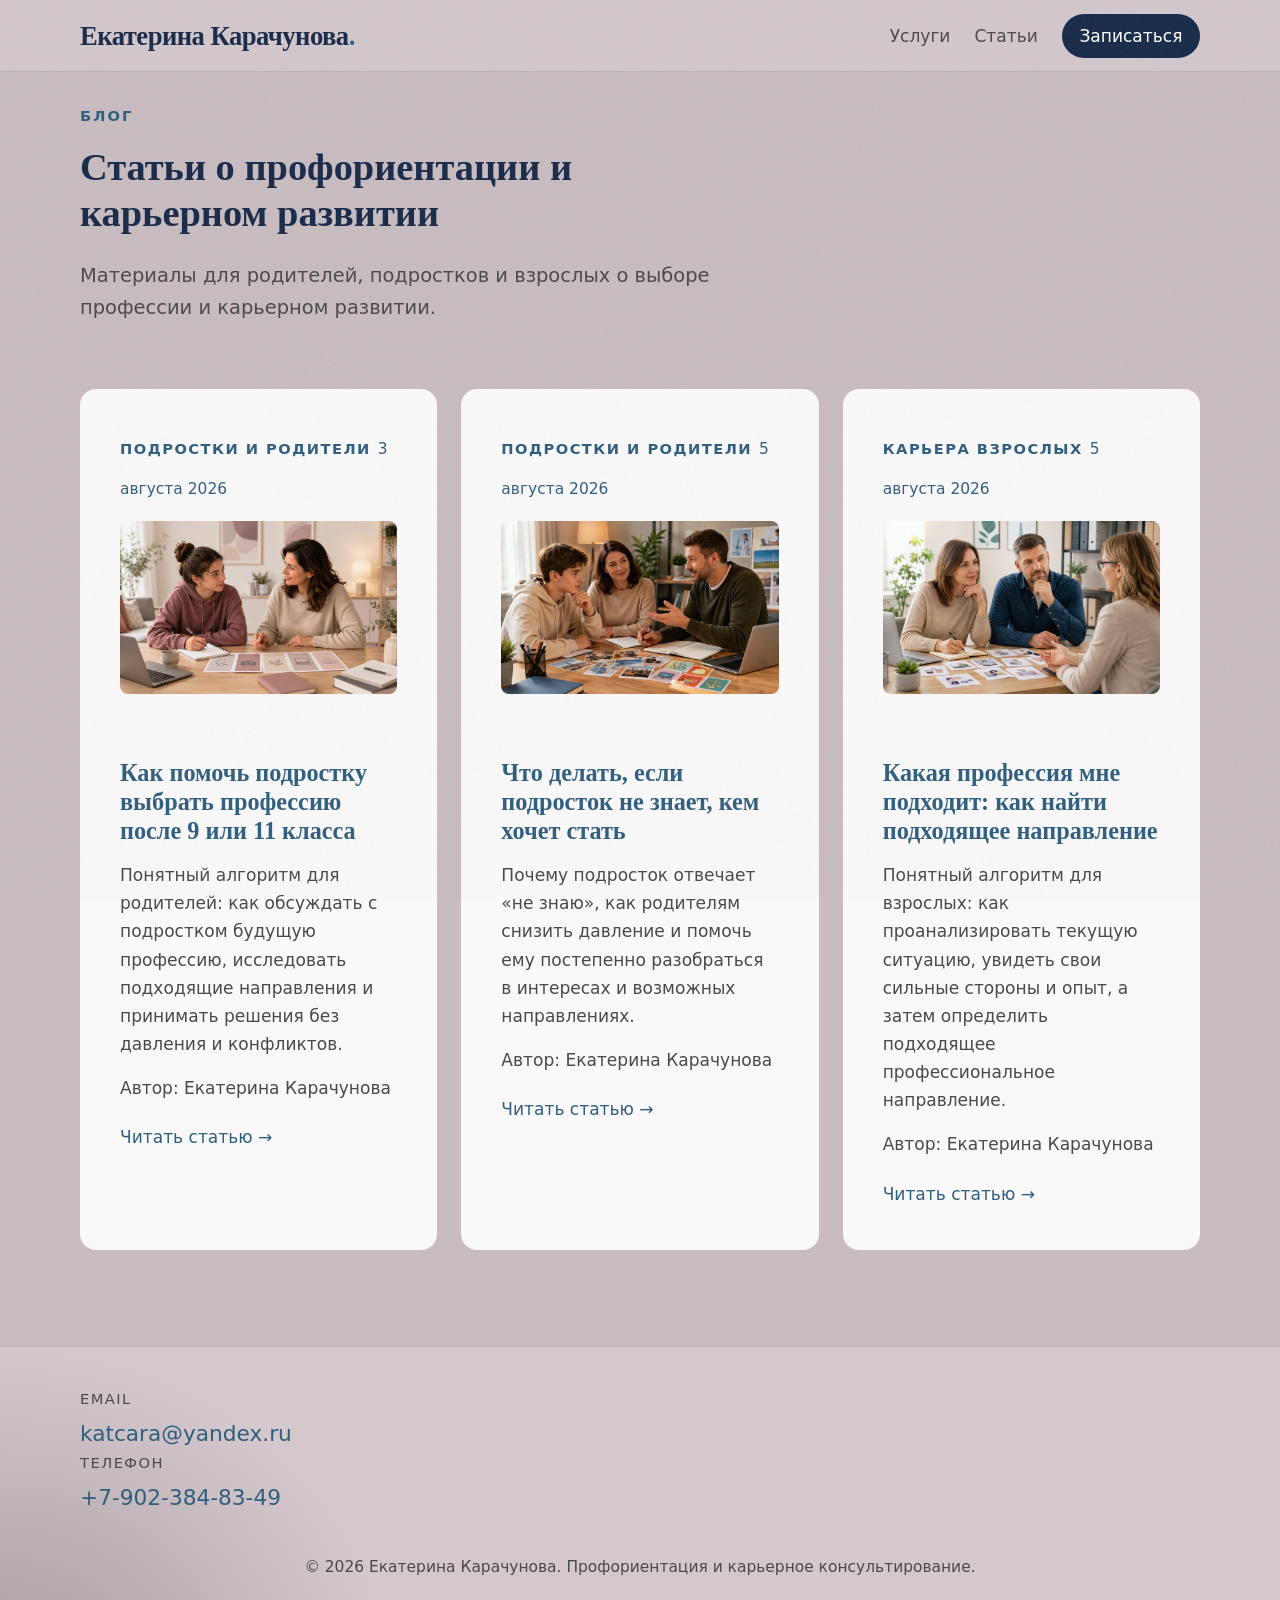
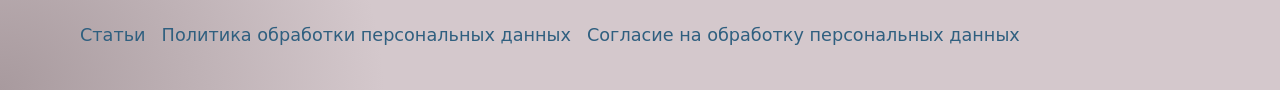
==== commit 106e3a5e: "Завершен раздел статей и обновлено оформление сайта Co-authored-by: Cursor <cursoragent@cursor.com>" ====
--- a/articles.html
+++ b/articles.html
@@ -3,9 +3,17 @@
 <head>
   <meta charset="UTF-8">
   <meta name="viewport" content="width=device-width, initial-scale=1.0">
-  <meta name="description" content="Статьи о профориентации подростков и карьерном выборе: советы для родителей и школьников.">
-  <title>Статьи — Екатерина Карачунова</title>
+  <meta name="robots" content="index, follow, max-image-preview:large">
+  <meta name="description" content="Статьи о профориентации подростков и карьерном развитии взрослых: осознанный выбор профессии и профессиональный путь.">
+  <title>Статьи о профориентации и карьерном развитии | Екатерина Карачунова</title>
   <link rel="canonical" href="https://ek-uprof.ru/articles.html">
+  <meta property="og:type" content="website">
+  <meta property="og:locale" content="ru_RU">
+  <meta property="og:title" content="Статьи о профориентации и карьерном развитии">
+  <meta property="og:description" content="Материалы для родителей, подростков и взрослых о выборе профессии и карьерном развитии.">
+  <meta property="og:url" content="https://ek-uprof.ru/articles.html">
+  <meta property="og:image" content="https://ek-uprof.ru/images/social/og-default.svg">
+  <meta name="twitter:card" content="summary_large_image">
   <link rel="icon" href="favicon.svg" type="image/svg+xml">
   <link rel="stylesheet" href="css/variables.css">
   <link rel="stylesheet" href="css/main.css">
@@ -20,7 +28,7 @@
       <button type="button" class="nav-toggle-btn" data-nav-toggle aria-expanded="false" aria-controls="site-nav" aria-label="Открыть меню"><span></span><span></span><span></span></button>
       <nav class="nav" id="site-nav" data-site-nav aria-label="Основная навигация">
         <a href="index.html#services">Услуги</a>
-        <a href="articles.html">Блог</a>
+        <a href="articles.html" aria-current="page">Статьи</a>
         <a href="index.html#booking" class="nav__cta">Записаться</a>
       </nav>
     </div>
@@ -30,7 +38,7 @@
     <div class="container">
       <header class="section__header">
         <span class="section__tag">Блог</span>
-        <h1>Статьи о профориентации</h1>
+        <h1>Статьи о профориентации и карьерном развитии</h1>
         <p class="section__lead">Материалы для родителей, подростков и взрослых о выборе профессии и карьерном развитии.</p>
       </header>
 
@@ -43,11 +51,48 @@
           </a>
           <h2 class="blog-card__title"><a href="articles/kak-pomoch-podrostku-vybrat-professiyu.html">Как помочь подростку выбрать профессию после 9 или 11 класса</a></h2>
           <p>Понятный алгоритм для родителей: как обсуждать с подростком будущую профессию, исследовать подходящие направления и принимать решения без давления и конфликтов.</p>
+          <p class="blog-card__meta">Автор: Екатерина Карачунова</p>
           <a href="articles/kak-pomoch-podrostku-vybrat-professiyu.html" class="service-card__link">Читать статью →</a>
+        </article>
+
+        <article class="blog-card">
+          <span class="blog-card__category">Подростки и родители</span>
+          <time datetime="2026-08-05">5 августа 2026</time>
+          <a class="blog-card__thumb" href="articles/podrostok-ne-znaet-kem-stat.html">
+            <img src="images/articles/podrostok-ne-znaet-kem-stat.webp" alt="" width="640" height="360" loading="lazy">
+          </a>
+          <h2 class="blog-card__title"><a href="articles/podrostok-ne-znaet-kem-stat.html">Что делать, если подросток не знает, кем хочет стать</a></h2>
+          <p>Почему подросток отвечает «не знаю», как родителям снизить давление и помочь ему постепенно разобраться в интересах и возможных направлениях.</p>
+          <p class="blog-card__meta">Автор: Екатерина Карачунова</p>
+          <a href="articles/podrostok-ne-znaet-kem-stat.html" class="service-card__link">Читать статью →</a>
+        </article>
+
+        <article class="blog-card">
+          <span class="blog-card__category">Карьера взрослых</span>
+          <time datetime="2026-08-05">5 августа 2026</time>
+          <a class="blog-card__thumb" href="articles/kakaya-professiya-mne-podhodit.html">
+            <img src="images/articles/kakaya-professiya-mne-podhodit.jpg" alt="" width="640" height="400" loading="lazy">
+          </a>
+          <h2 class="blog-card__title"><a href="articles/kakaya-professiya-mne-podhodit.html">Какая профессия мне подходит: как найти подходящее направление</a></h2>
+          <p>Понятный алгоритм для взрослых: как проанализировать текущую ситуацию, увидеть свои сильные стороны и опыт, а затем определить подходящее профессиональное направление.</p>
+          <p class="blog-card__meta">Автор: Екатерина Карачунова</p>
+          <a href="articles/kakaya-professiya-mne-podhodit.html" class="service-card__link">Читать статью →</a>
         </article>
       </div>
     </div>
   </main>
+
+  <section class="section contacts" aria-label="Подвал">
+    <div class="container contacts__inner">
+      <div data-contacts-list></div>
+      <p class="contacts__copy">© 2026 <span data-site-full-name>Екатерина Карачунова</span>. Профориентация и карьерное консультирование.</p>
+      <nav class="footer-legal" aria-label="Юридическая информация">
+        <a href="articles.html">Статьи</a>
+        <a href="privacy.html">Политика обработки персональных данных</a>
+        <a href="consent.html">Согласие на обработку персональных данных</a>
+      </nav>
+    </div>
+  </section>
 
   <script src="js/site-config.js" defer></script>
   <script src="js/analytics.js" defer></script>
--- a/css/main.css
+++ b/css/main.css
@@ -1363,6 +1363,18 @@
   line-height: 1.6;
 }
 
+.article-author {
+  margin-top: var(--space-sm);
+  font-size: calc(0.95rem + var(--font-bump));
+  color: var(--color-text-muted);
+}
+
+.blog-card__meta {
+  margin: var(--space-xs) 0 var(--space-sm);
+  font-size: calc(0.85rem + var(--font-bump));
+  color: var(--color-text-muted);
+}
+
 .article-figure {
   margin: var(--space-xl) 0;
 }
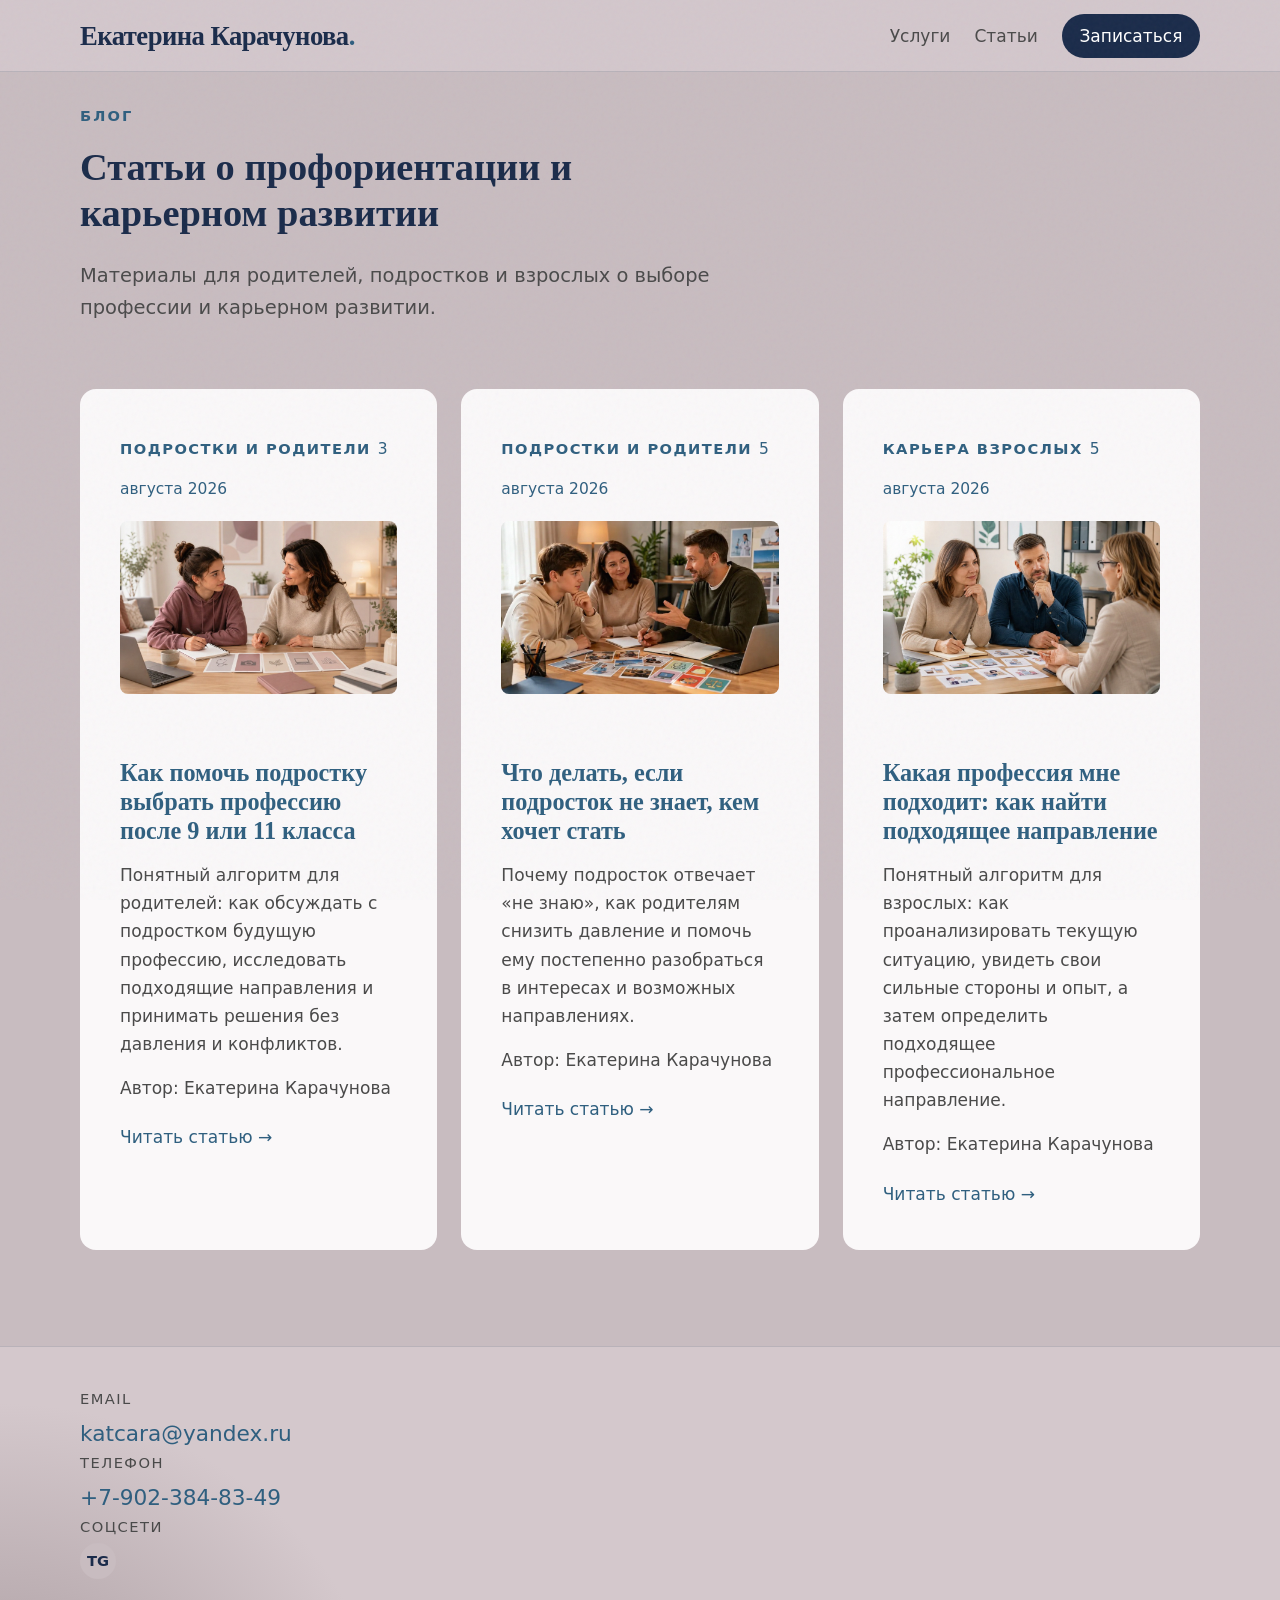
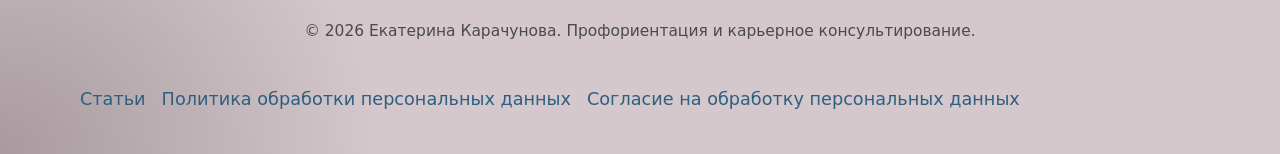
==== commit 01718860: "Подготовлен сайт к переносу на Timeweb без формы сбора данных Co-authored-by: Cursor <cursoragent@cu" ====
--- a/articles.html
+++ b/articles.html
@@ -47,7 +47,7 @@
           <span class="blog-card__category">Подростки и родители</span>
           <time datetime="2026-08-03">3 августа 2026</time>
           <a class="blog-card__thumb" href="articles/kak-pomoch-podrostku-vybrat-professiyu.html">
-            <img src="images/articles/podrostok-vybor-professii.jpg" alt="" width="640" height="400" loading="lazy">
+            <img src="images/articles/podrostok-vybor-professii.jpg" alt="" width="1024" height="576" loading="lazy">
           </a>
           <h2 class="blog-card__title"><a href="articles/kak-pomoch-podrostku-vybrat-professiyu.html">Как помочь подростку выбрать профессию после 9 или 11 класса</a></h2>
           <p>Понятный алгоритм для родителей: как обсуждать с подростком будущую профессию, исследовать подходящие направления и принимать решения без давления и конфликтов.</p>
@@ -59,7 +59,7 @@
           <span class="blog-card__category">Подростки и родители</span>
           <time datetime="2026-08-05">5 августа 2026</time>
           <a class="blog-card__thumb" href="articles/podrostok-ne-znaet-kem-stat.html">
-            <img src="images/articles/podrostok-ne-znaet-kem-stat.webp" alt="" width="640" height="360" loading="lazy">
+            <img src="images/articles/podrostok-ne-znaet-kem-stat.webp" alt="" width="1024" height="576" loading="lazy">
           </a>
           <h2 class="blog-card__title"><a href="articles/podrostok-ne-znaet-kem-stat.html">Что делать, если подросток не знает, кем хочет стать</a></h2>
           <p>Почему подросток отвечает «не знаю», как родителям снизить давление и помочь ему постепенно разобраться в интересах и возможных направлениях.</p>
@@ -71,7 +71,7 @@
           <span class="blog-card__category">Карьера взрослых</span>
           <time datetime="2026-08-05">5 августа 2026</time>
           <a class="blog-card__thumb" href="articles/kakaya-professiya-mne-podhodit.html">
-            <img src="images/articles/kakaya-professiya-mne-podhodit.jpg" alt="" width="640" height="400" loading="lazy">
+            <img src="images/articles/kakaya-professiya-mne-podhodit.jpg" alt="" width="1024" height="576" loading="lazy">
           </a>
           <h2 class="blog-card__title"><a href="articles/kakaya-professiya-mne-podhodit.html">Какая профессия мне подходит: как найти подходящее направление</a></h2>
           <p>Понятный алгоритм для взрослых: как проанализировать текущую ситуацию, увидеть свои сильные стороны и опыт, а затем определить подходящее профессиональное направление.</p>
--- a/css/main.css
+++ b/css/main.css
@@ -766,7 +766,7 @@
 
 .booking__grid {
   display: grid;
-  grid-template-columns: 1fr 1fr;
+  grid-template-columns: 1fr;
   gap: var(--space-xl);
   align-items: start;
 }
@@ -774,6 +774,51 @@
 .booking__info p {
   color: rgba(255, 255, 255, 0.8);
   margin-top: var(--space-sm);
+}
+
+.booking__channels {
+  display: grid;
+  grid-template-columns: repeat(3, 1fr);
+  gap: var(--space-md);
+}
+
+.booking__channel {
+  display: flex;
+  flex-direction: column;
+  gap: var(--space-sm);
+  padding: var(--space-lg);
+  background: rgba(255, 255, 255, 0.08);
+  border: 1px solid rgba(255, 255, 255, 0.14);
+  border-radius: var(--radius-lg);
+}
+
+.booking__channel-label {
+  font-size: calc(0.85rem + var(--font-bump));
+  letter-spacing: 0.04em;
+  text-transform: uppercase;
+  color: var(--color-accent-light);
+}
+
+.booking__channel-value {
+  color: #fff !important;
+  font-size: calc(1.05rem + var(--font-bump));
+  font-weight: 600;
+  word-break: break-word;
+}
+
+.booking__channel-value:hover {
+  color: var(--color-accent-light) !important;
+}
+
+.booking__channel .btn {
+  margin-top: auto;
+  align-self: flex-start;
+}
+
+.booking__note {
+  margin: 0;
+  color: rgba(255, 255, 255, 0.7);
+  font-size: calc(0.95rem + var(--font-bump));
 }
 
 .booking__messengers {
@@ -1604,6 +1649,10 @@
     grid-template-columns: 1fr;
   }
 
+  .booking__channels {
+    grid-template-columns: 1fr;
+  }
+
   .quiz__actions {
     flex-direction: column;
   }
@@ -1615,6 +1664,12 @@
   .hero {
     min-height: auto;
     padding-bottom: var(--space-xl);
+  }
+}
+
+@media (max-width: 900px) {
+  .booking__channels {
+    grid-template-columns: 1fr;
   }
 }
 
